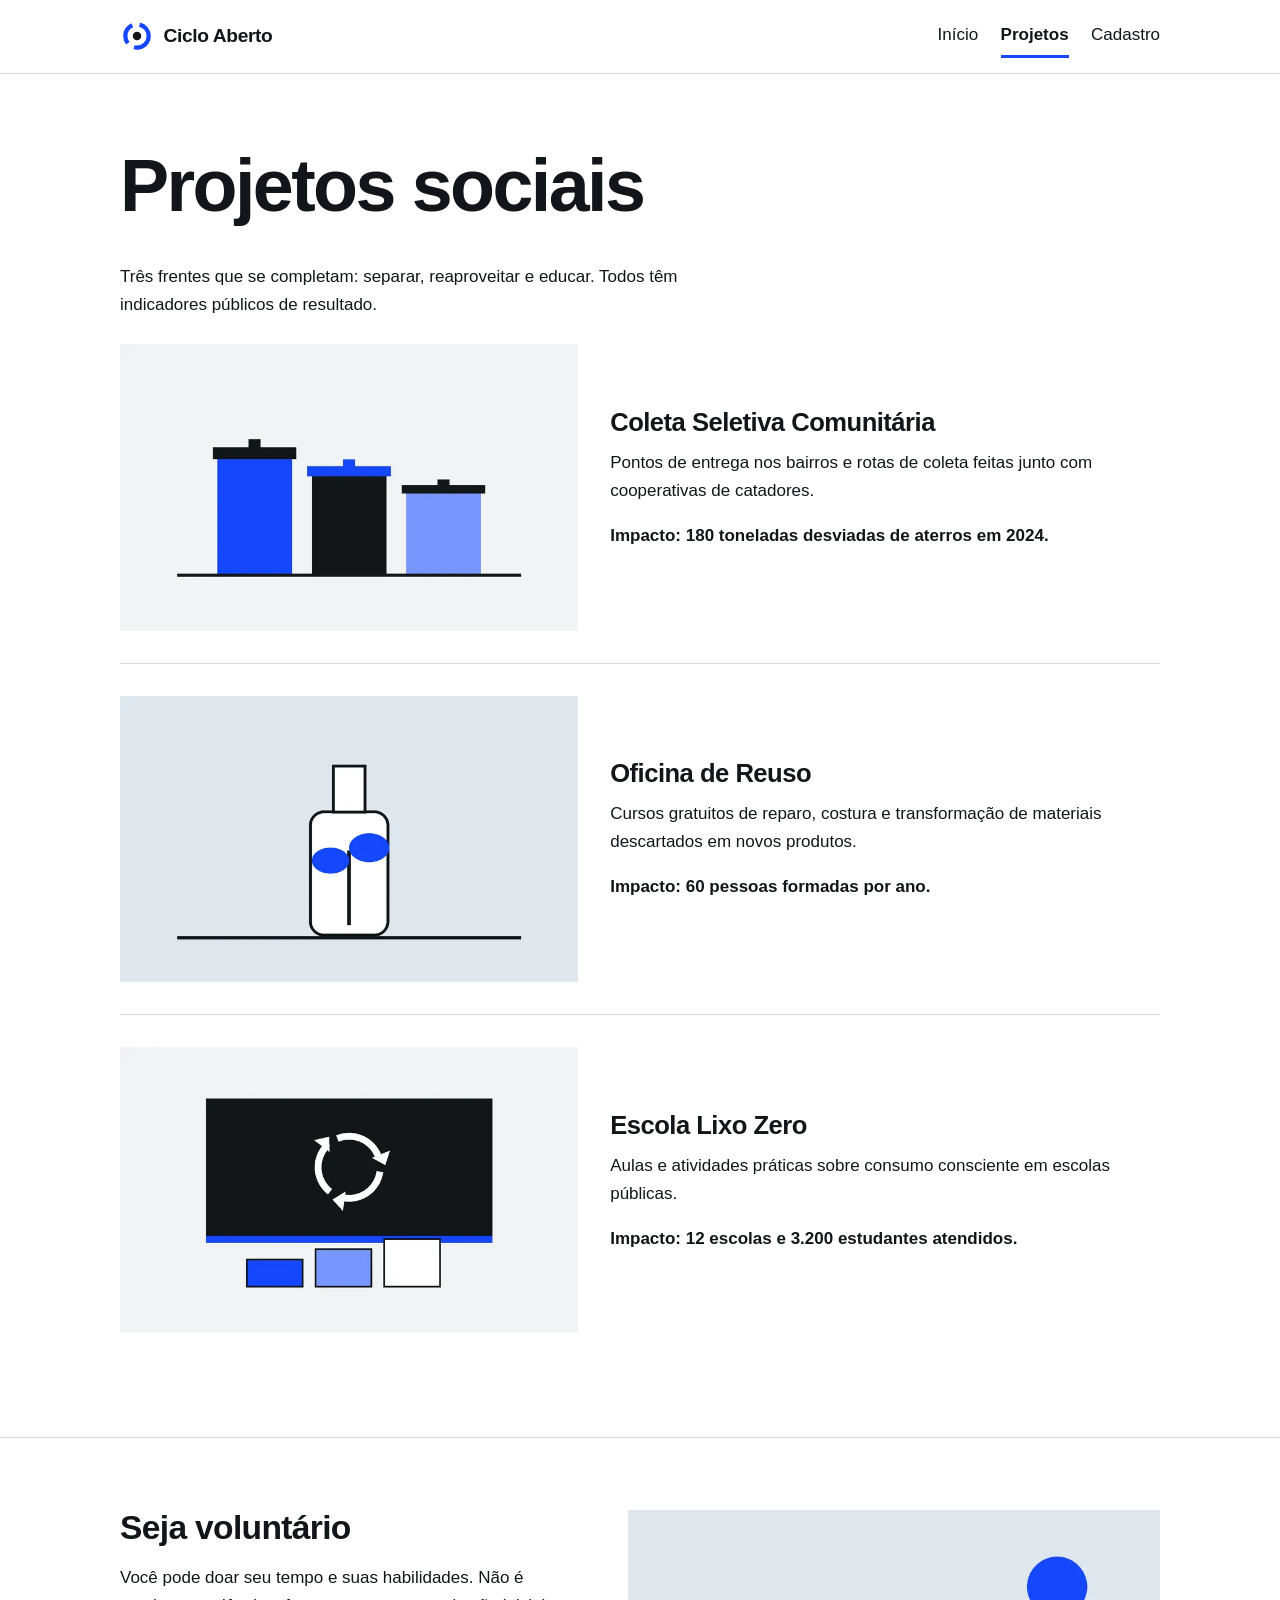
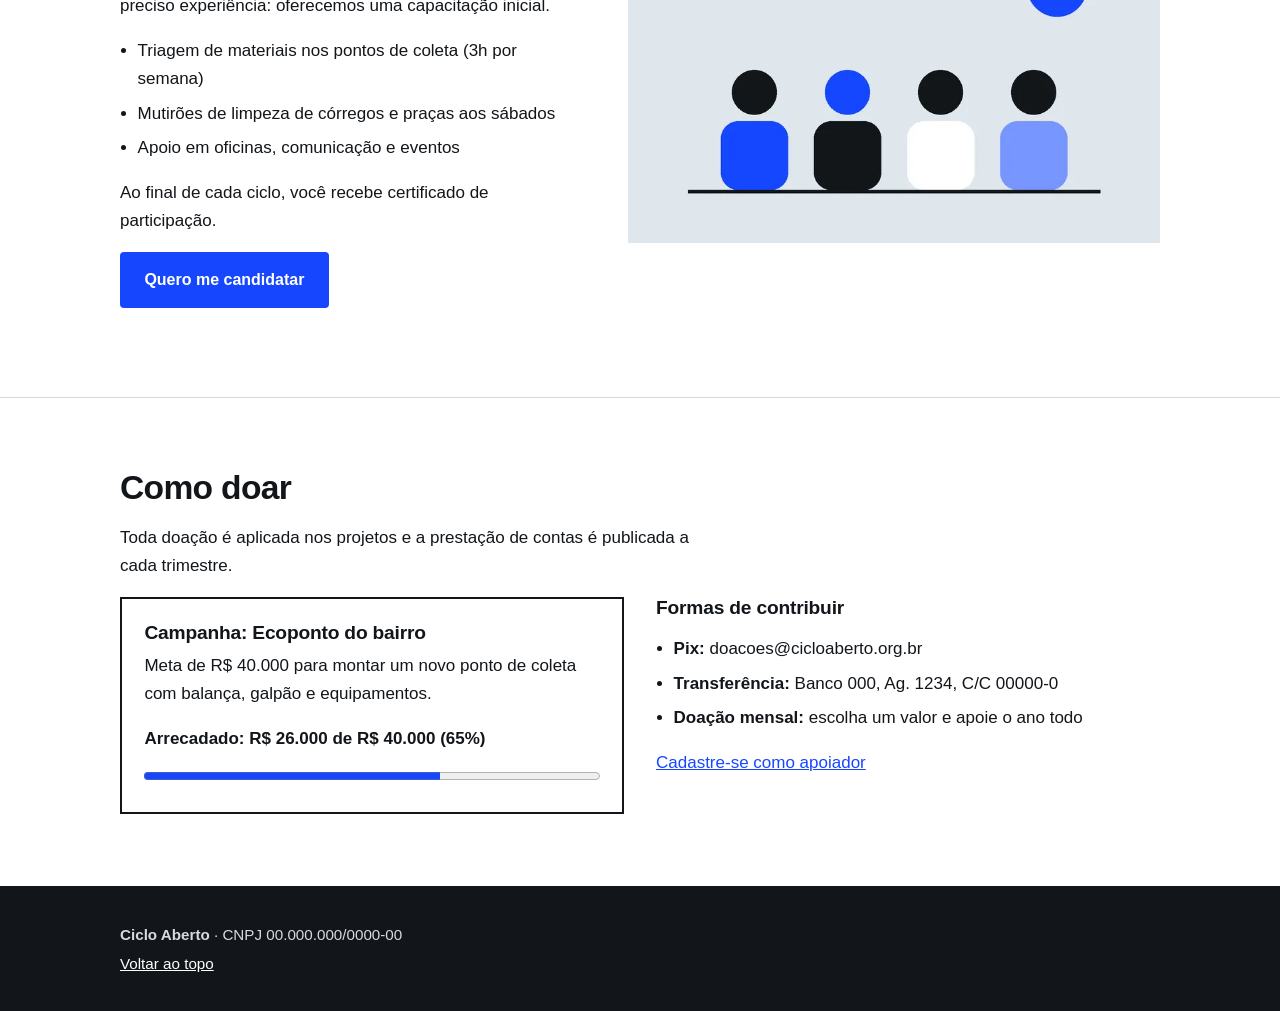
==== projetos.html @ c47c38dd "Add files via upload" ====
<!DOCTYPE html>
<html lang="pt-BR">
<head>
  <meta charset="UTF-8">
  <meta name="viewport" content="width=device-width, initial-scale=1">
  <title>Projetos sociais | Ciclo Aberto</title>
  <meta name="description" content="Conheça os projetos ambientais do Ciclo Aberto, saiba como ser voluntário e como fazer uma doação.">
  <meta name="keywords" content="ONG, reciclagem, meio ambiente, voluntariado, doações, São Paulo">
  <meta name="author" content="Equipe Ciclo Aberto">
  <meta property="og:title" content="Projetos sociais | Ciclo Aberto">
  <meta property="og:description" content="Conheça os projetos ambientais do Ciclo Aberto, saiba como ser voluntário e como fazer uma doação.">
  <meta property="og:type" content="website">
  <meta property="og:image" content="img/hero.jpg">
  <link rel="icon" type="image/png" href="img/favicon.png">
  <link rel="stylesheet" href="css/estilo.css">
</head>
<body>
  <a class="pular-link" href="#conteudo">Pular para o conteúdo</a>
  <header class="topo">
    <div class="container">
      <a class="marca" href="index.html"><img src="img/logo.svg" alt="" width="34" height="34">Ciclo Aberto</a>
      <nav class="menu" aria-label="Menu principal">
        <ul>
          <li><a href="index.html">Início</a></li>
          <li><a href="projetos.html" aria-current="page">Projetos</a></li>
          <li><a href="cadastro.html">Cadastro</a></li>
        </ul>
      </nav>
    </div>
  </header>

  <main id="conteudo">
    <section aria-labelledby="titulo-projetos">
      <div class="container">
        <h1 id="titulo-projetos">Projetos sociais</h1>
        <p class="lead">Três frentes que se completam: separar, reaproveitar e educar. Todos têm indicadores públicos de resultado.</p>
        <article class="projeto">
          <picture>
            <source srcset="img/projeto-coleta.webp" type="image/webp">
            <img src="img/projeto-coleta.jpg" alt="Ilustração de três lixeiras de coleta seletiva em fileira" width="800" height="500">
          </picture>
          <div>
            <h2>Coleta Seletiva Comunitária</h2>
            <p>Pontos de entrega nos bairros e rotas de coleta feitas junto com cooperativas de catadores.</p>
            <p class="impacto">Impacto: 180 toneladas desviadas de aterros em 2024.</p>
          </div>
        </article>
        <article class="projeto">
          <picture>
            <source srcset="img/projeto-reuso.webp" type="image/webp">
            <img src="img/projeto-reuso.jpg" alt="Ilustração de uma garrafa de vidro com uma planta brotando" width="800" height="500" loading="lazy">
          </picture>
          <div>
            <h2>Oficina de Reuso</h2>
            <p>Cursos gratuitos de reparo, costura e transformação de materiais descartados em novos produtos.</p>
            <p class="impacto">Impacto: 60 pessoas formadas por ano.</p>
          </div>
        </article>
        <article class="projeto">
          <picture>
            <source srcset="img/projeto-escola.webp" type="image/webp">
            <img src="img/projeto-escola.jpg" alt="Ilustração de um quadro-negro com símbolo de reciclagem e livros empilhados" width="800" height="500" loading="lazy">
          </picture>
          <div>
            <h2>Escola Lixo Zero</h2>
            <p>Aulas e atividades práticas sobre consumo consciente em escolas públicas.</p>
            <p class="impacto">Impacto: 12 escolas e 3.200 estudantes atendidos.</p>
          </div>
        </article>
      </div>
    </section>

    <section id="voluntariado" aria-labelledby="titulo-voluntariado">
      <div class="container duas-colunas">
        <div>
          <h2 id="titulo-voluntariado">Seja voluntário</h2>
          <p>Você pode doar seu tempo e suas habilidades. Não é preciso experiência: oferecemos uma capacitação inicial.</p>
          <ul class="lista-simples">
            <li>Triagem de materiais nos pontos de coleta (3h por semana)</li>
            <li>Mutirões de limpeza de córregos e praças aos sábados</li>
            <li>Apoio em oficinas, comunicação e eventos</li>
          </ul>
          <p>Ao final de cada ciclo, você recebe certificado de participação.</p>
          <p><a class="botao" href="cadastro.html">Quero me candidatar</a></p>
        </div>
        <figure>
          <picture>
            <source srcset="img/voluntarios.webp" type="image/webp">
            <img src="img/voluntarios.jpg" alt="Ilustração de quatro voluntários lado a lado" width="800" height="500" loading="lazy">
          </picture>
        </figure>
      </div>
    </section>

    <section id="doar" aria-labelledby="titulo-doar">
      <div class="container">
        <h2 id="titulo-doar">Como doar</h2>
        <p>Toda doação é aplicada nos projetos e a prestação de contas é publicada a cada trimestre.</p>
        <div class="grade grade--2">
          <div class="meta">
            <h3>Campanha: Ecoponto do bairro</h3>
            <p>Meta de R$ 40.000 para montar um novo ponto de coleta com balança, galpão e equipamentos.</p>
            <label for="progresso">Arrecadado: R$ 26.000 de R$ 40.000 (65%)</label>
            <progress id="progresso" value="65" max="100">65%</progress>
          </div>
          <div>
            <h3>Formas de contribuir</h3>
            <ul class="lista-simples">
              <li><strong>Pix:</strong> doacoes@cicloaberto.org.br</li>
              <li><strong>Transferência:</strong> Banco 000, Ag. 1234, C/C 00000-0</li>
              <li><strong>Doação mensal:</strong> escolha um valor e apoie o ano todo</li>
            </ul>
            <a href="cadastro.html">Cadastre-se como apoiador</a>
          </div>
        </div>
      </div>
    </section>
  </main>

  <footer class="rodape">
    <div class="container">
      <p><strong>Ciclo Aberto</strong> · CNPJ 00.000.000/0000-00</p>
      <p><a href="#conteudo">Voltar ao topo</a></p>
    </div>
  </footer>
</body>
</html>
---- css/estilo.css ----
:root{
  --branco:#ffffff;
  --nevoa:#f1f3f4;
  --tinta:#12161a;
  --cinza:#4a535b;
  --azul:#1647ff;
  --azul-escuro:#0d2fb8;
  --linha:#d3d9de;
  --erro:#c4262e;
  --fonte:"Helvetica Neue",Helvetica,Arial,system-ui,sans-serif;
}
*,*::before,*::after{box-sizing:border-box}
html{scroll-behavior:smooth}
body{margin:0;font-family:var(--fonte);color:var(--tinta);background:var(--branco);line-height:1.65;font-size:1.0625rem}
img,picture{max-width:100%;height:auto;display:block}
a{color:var(--azul)}
a:hover{color:var(--azul-escuro)}
h1,h2,h3{line-height:1.1;color:var(--tinta);letter-spacing:-.02em;font-weight:700;margin:0 0 .5em}
h1{font-size:2.5rem;letter-spacing:-.035em}
h2{font-size:1.75rem}
h3{font-size:1.2rem;letter-spacing:-.01em}
p{margin:0 0 1em;max-width:62ch}

:focus-visible{outline:3px solid var(--azul);outline-offset:3px}
.pular-link{position:absolute;left:-999px;top:0;background:var(--tinta);color:#fff;padding:.7em 1em;z-index:100}
.pular-link:focus{left:0}

.container{width:100%;max-width:1080px;margin:0 auto;padding:0 1.25rem}
section{padding:3rem 0;border-top:1px solid var(--linha)}
main>section:first-child{border-top:0}
.grade{display:grid;gap:2rem}

.topo{border-bottom:1px solid var(--linha);background:var(--branco)}
.topo .container{display:flex;flex-wrap:wrap;align-items:center;justify-content:space-between;gap:.5rem;padding-top:.9rem;padding-bottom:.9rem}
.marca{display:flex;align-items:center;gap:.6rem;color:var(--tinta);text-decoration:none;font-weight:700;font-size:1.2rem;letter-spacing:-.02em}
.marca:hover{color:var(--azul)}
.marca img{width:34px;height:34px}
.menu ul{list-style:none;margin:0;padding:0;display:flex;gap:1.4rem}
.menu a{display:block;padding:.4rem 0;color:var(--tinta);text-decoration:none;border-bottom:3px solid transparent}
.menu a:hover{border-bottom-color:var(--linha)}
.menu a[aria-current="page"]{border-bottom-color:var(--azul);font-weight:700}

.abertura{padding:3rem 0 0}
.abertura h1{max-width:16ch}
.abertura .lead{font-size:1.2rem;color:var(--cinza)}
.abertura figure{margin-top:2.5rem}
.abertura img{width:100%}

.botao{display:inline-block;padding:.8rem 1.4rem;background:var(--azul);color:#fff;font-weight:700;text-decoration:none;border:2px solid var(--azul);border-radius:4px;cursor:pointer;font-size:1rem;font-family:inherit}
.botao:hover{background:var(--azul-escuro);border-color:var(--azul-escuro);color:#fff}
.botao--contorno{background:transparent;color:var(--azul)}
.botao--contorno:hover{background:var(--azul);color:#fff}
.botoes{display:flex;flex-wrap:wrap;gap:.75rem;margin-top:1.25rem}

figure{margin:0}
figcaption{font-size:.9rem;color:var(--cinza);padding-top:.5rem}

.principios{list-style:none;margin:0;padding:0;display:grid;gap:1.5rem}
.principios li{border-top:3px solid var(--tinta);padding-top:.8rem}
.principios strong{display:block;font-size:1.1rem;margin-bottom:.2rem}

.historico{list-style:none;margin:0;padding:0}
.historico li{display:grid;grid-template-columns:4.5rem 1fr;gap:1rem;padding:.9rem 0;border-top:1px solid var(--linha)}
.historico li:last-child{border-bottom:1px solid var(--linha)}
.historico strong{color:var(--azul)}

.projeto{display:grid;gap:1.25rem;padding:2rem 0;border-top:1px solid var(--linha)}
.projeto:first-of-type{border-top:0;padding-top:.5rem}
.projeto h2{font-size:1.6rem}
.impacto{font-weight:700}

.pessoa img{width:120px;height:120px;border-radius:50%;margin-bottom:.9rem}
.pessoa p{margin:0;color:var(--cinza)}

address{font-style:normal}
address p{margin-bottom:.5em}

.meta{border:2px solid var(--tinta);padding:1.4rem}
.meta label{display:block;margin-bottom:.5rem;font-weight:700}
.meta progress{width:100%;height:1rem;accent-color:var(--azul)}
.lista-simples{padding-left:1.1rem}
.lista-simples li{margin-bottom:.4rem}

.formulario{border:0;padding:0}
fieldset{border:0;border-top:3px solid var(--tinta);margin:0 0 2rem;padding:1rem 0 0}
legend{font-weight:700;font-size:1.2rem;letter-spacing:-.01em;padding:0 .6rem 0 0}
.campo{margin-bottom:1.1rem;display:flex;flex-direction:column}
.campo label{font-weight:700;margin-bottom:.3rem;font-size:.97rem}
.ajuda{font-size:.88rem;color:var(--cinza);margin-top:.25rem}
.obrigatorio{color:var(--erro)}
input,select,textarea{font:inherit;padding:.7rem .8rem;border:2px solid #7b858d;border-radius:4px;background:#fff;color:var(--tinta);width:100%}
input:focus,select:focus,textarea:focus{border-color:var(--azul);outline:3px solid #b7c6ff;outline-offset:0}
input:user-invalid,select:user-invalid{border-color:var(--erro)}
.opcoes{border:0;padding:0;margin:0 0 1rem}
.opcoes label{display:flex;align-items:center;gap:.55rem;font-weight:400;margin-bottom:.45rem}
.opcoes input{width:auto;accent-color:var(--azul)}
.acoes{display:flex;flex-wrap:wrap;gap:.75rem}
.aviso{background:var(--nevoa);border-left:5px solid var(--azul);padding:1rem 1.2rem;margin-bottom:1.5rem}

.rodape{background:var(--tinta);color:#d6dbe0;padding:2rem 0;font-size:.95rem}
.rodape a{color:#fff}
.rodape p{margin:.25em 0}

@media (min-width:600px){
  h1{font-size:3.5rem}
  h2{font-size:2.1rem}
  .grade--2,.grade--3{grid-template-columns:repeat(2,1fr)}
  .principios{grid-template-columns:repeat(3,1fr)}
  .campos-2{display:grid;grid-template-columns:1fr 1fr;gap:0 1rem}
  .projeto{grid-template-columns:5fr 6fr;align-items:center;gap:2rem}
}
@media (min-width:960px){
  h1{font-size:4.6rem}
  section{padding:4.5rem 0}
  .abertura{padding-top:4.5rem}
  .grade--3{grid-template-columns:repeat(3,1fr)}
  .duas-colunas{display:grid;grid-template-columns:5fr 6fr;gap:4rem;align-items:start}
}
@media (prefers-reduced-motion:reduce){html{scroll-behavior:auto}*{transition:none!important}}
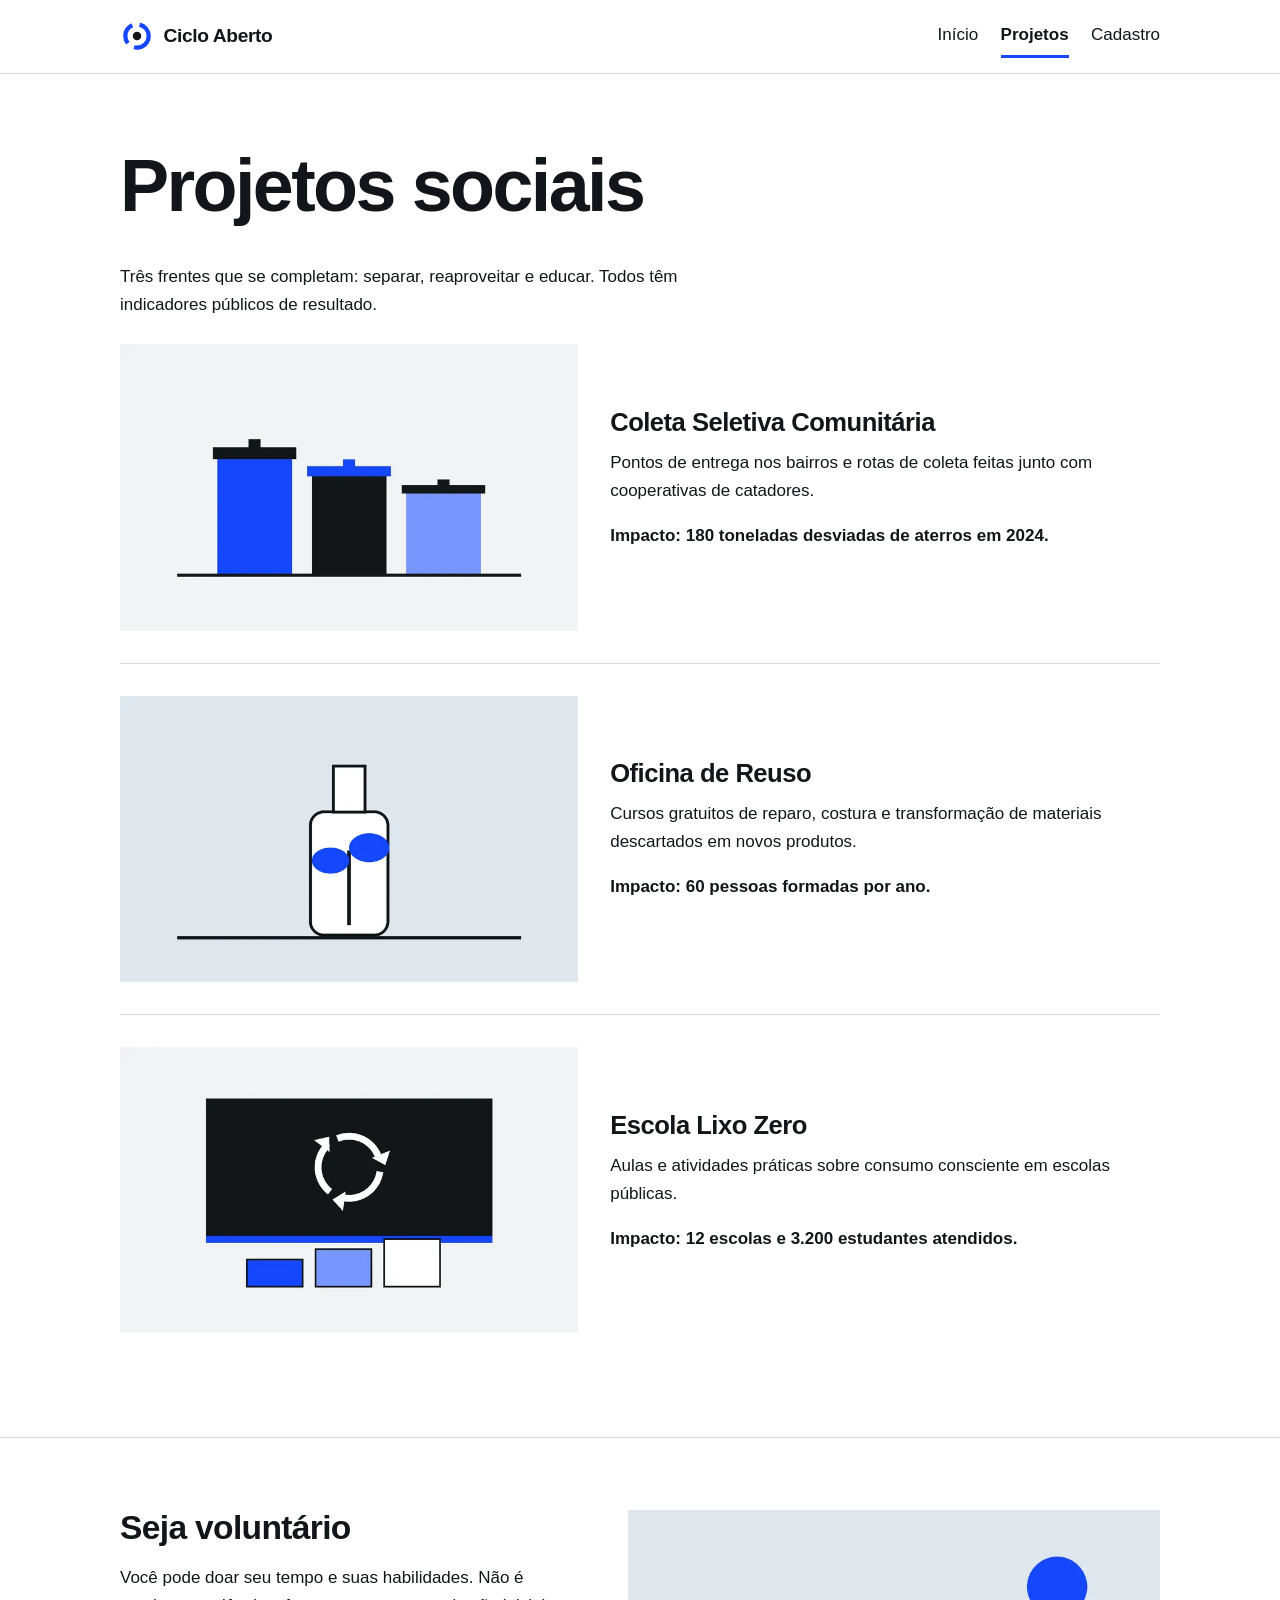
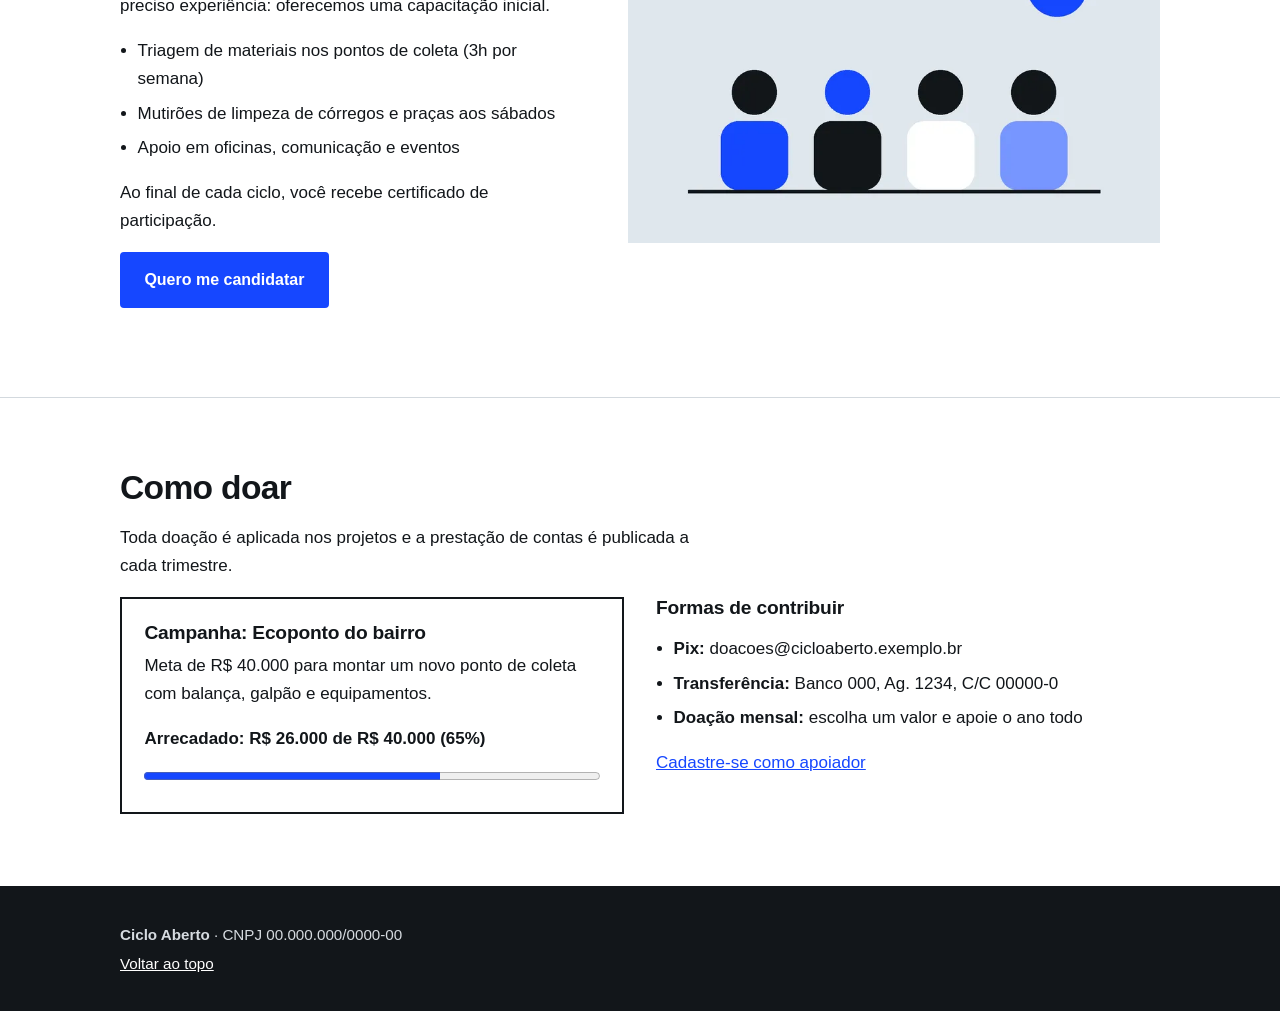
==== commit 1afa98af: "Update projetos.html" ====
--- a/projetos.html
+++ b/projetos.html
@@ -106,7 +106,7 @@
           <div>
             <h3>Formas de contribuir</h3>
             <ul class="lista-simples">
-              <li><strong>Pix:</strong> doacoes@cicloaberto.org.br</li>
+              <li><strong>Pix:</strong> doacoes@cicloaberto.exemplo.br</li>
               <li><strong>Transferência:</strong> Banco 000, Ag. 1234, C/C 00000-0</li>
               <li><strong>Doação mensal:</strong> escolha um valor e apoie o ano todo</li>
             </ul>
